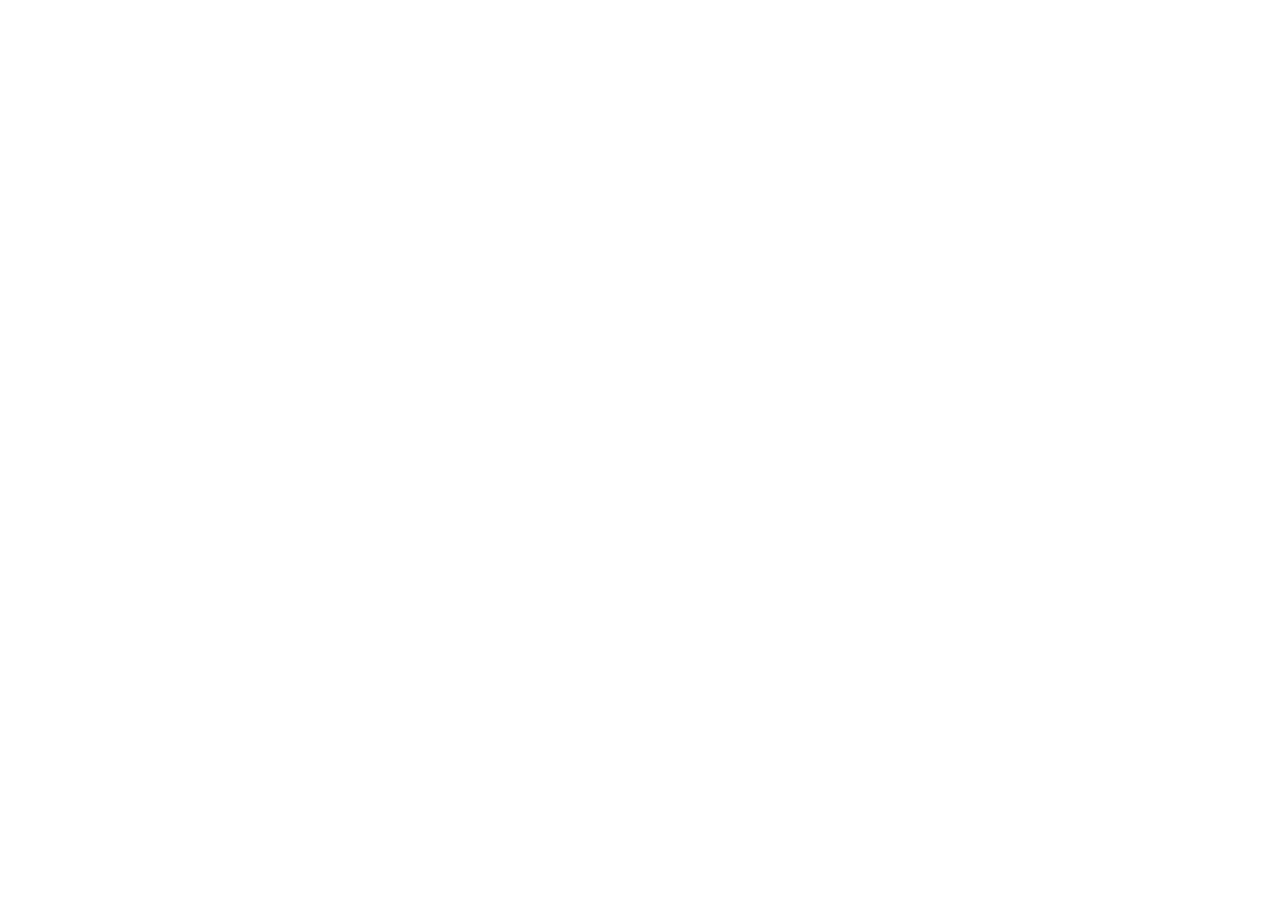
==== pdf2png/index.html @ b00b0999 "Added pdf2png page" ====
<!doctype html>
<html lang="en">
  <head>
    <meta charset="UTF-8" />
    <meta name="viewport" content="width=device-width, initial-scale=1.0" />
    <title>PDF to PNG Converter</title>
    <meta name="description" content="High-resolution, lossless in-browser PDF to PNG converter with custom DPI and batch export." />
    <meta property="og:title" content="PDF to PNG Converter" />
    <meta property="og:description" content="High-resolution, lossless in-browser PDF to PNG converter with custom DPI and batch export." />
    <meta property="og:type" content="website" />
    <meta name="twitter:card" content="summary_large_image" />
    <script type="module" crossorigin src="/assets/index-QTs3Aea0.js"></script>
    <link rel="stylesheet" crossorigin href="/assets/index-Ojx9QfQe.css">
  </head>
  <body>
    <div id="root"></div>
  </body>
</html>
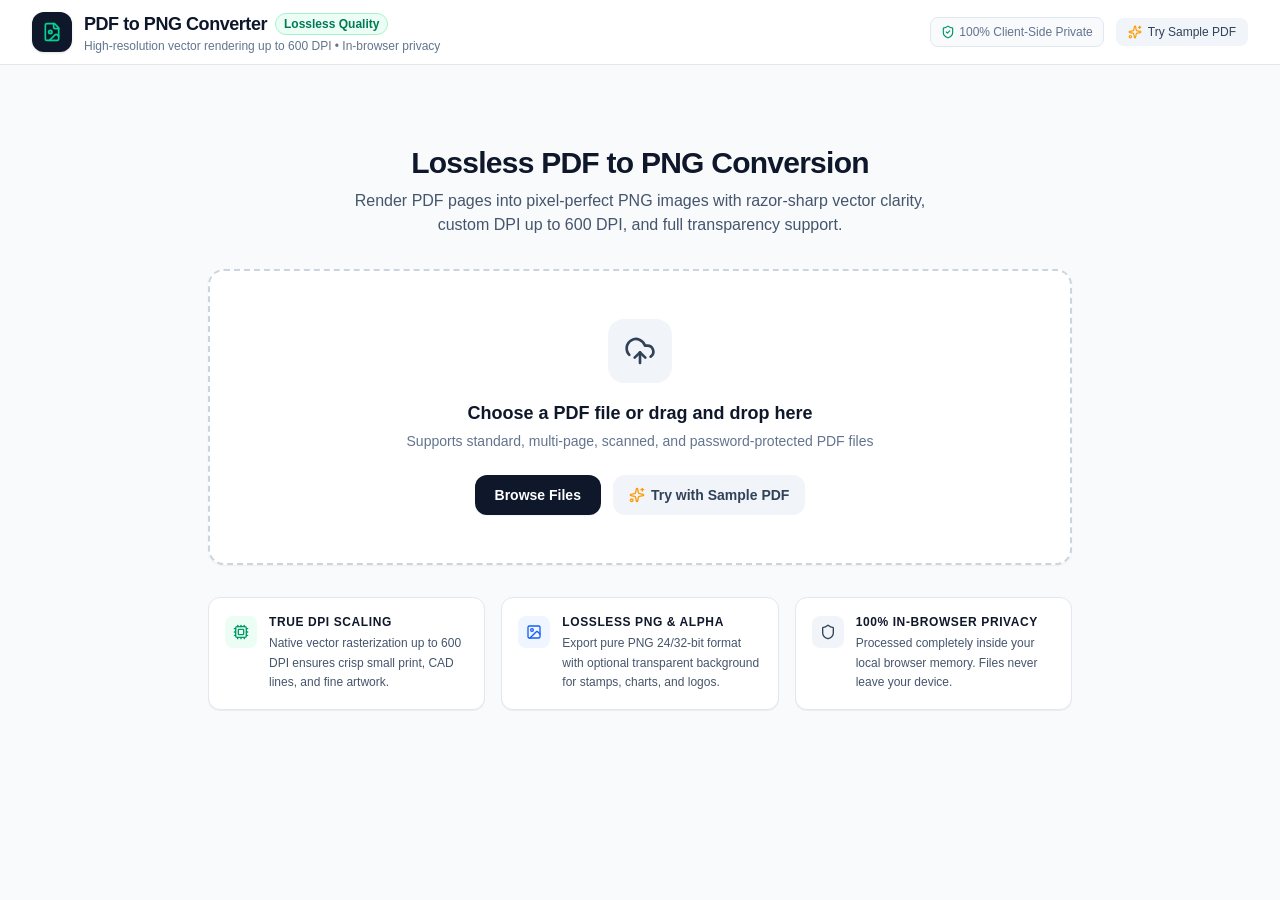
==== commit 984697fe: "Recompiled pdf2png tool" ====
--- a/pdf2png/index.html
+++ b/pdf2png/index.html
@@ -9,8 +9,8 @@
     <meta property="og:description" content="High-resolution, lossless in-browser PDF to PNG converter with custom DPI and batch export." />
     <meta property="og:type" content="website" />
     <meta name="twitter:card" content="summary_large_image" />
-    <script type="module" crossorigin src="/assets/index-QTs3Aea0.js"></script>
-    <link rel="stylesheet" crossorigin href="/assets/index-Ojx9QfQe.css">
+    <script type="module" crossorigin src="./assets/index-DgwVWb3A.js"></script>
+    <link rel="stylesheet" crossorigin href="./assets/index-Ojx9QfQe.css">
   </head>
   <body>
     <div id="root"></div>
--- a/pdf2png/assets/index-Ojx9QfQe.css
+++ b/pdf2png/assets/index-Ojx9QfQe.css
@@ -0,0 +1 @@
+/*! tailwindcss v4.3.3 | MIT License | https://tailwindcss.com */@layer properties{@supports (((-webkit-hyphens:none)) and (not (margin-trim:inline))) or ((-moz-orient:inline) and (not (color:rgb(from red r g b)))){*,:before,:after,::backdrop{--tw-translate-x:0;--tw-translate-y:0;--tw-translate-z:0;--tw-rotate-x:initial;--tw-rotate-y:initial;--tw-rotate-z:initial;--tw-skew-x:initial;--tw-skew-y:initial;--tw-space-y-reverse:0;--tw-space-x-reverse:0;--tw-border-style:solid;--tw-leading:initial;--tw-font-weight:initial;--tw-tracking:initial;--tw-shadow:0 0 #0000;--tw-shadow-color:initial;--tw-shadow-alpha:100%;--tw-inset-shadow:0 0 #0000;--tw-inset-shadow-color:initial;--tw-inset-shadow-alpha:100%;--tw-ring-color:initial;--tw-ring-shadow:0 0 #0000;--tw-inset-ring-color:initial;--tw-inset-ring-shadow:0 0 #0000;--tw-ring-inset:initial;--tw-ring-offset-width:0px;--tw-ring-offset-color:#fff;--tw-ring-offset-shadow:0 0 #0000;--tw-outline-style:solid;--tw-blur:initial;--tw-brightness:initial;--tw-contrast:initial;--tw-grayscale:initial;--tw-hue-rotate:initial;--tw-invert:initial;--tw-opacity:initial;--tw-saturate:initial;--tw-sepia:initial;--tw-drop-shadow:initial;--tw-drop-shadow-color:initial;--tw-drop-shadow-alpha:100%;--tw-drop-shadow-size:initial;--tw-backdrop-blur:initial;--tw-backdrop-brightness:initial;--tw-backdrop-contrast:initial;--tw-backdrop-grayscale:initial;--tw-backdrop-hue-rotate:initial;--tw-backdrop-invert:initial;--tw-backdrop-opacity:initial;--tw-backdrop-saturate:initial;--tw-backdrop-sepia:initial;--tw-duration:initial;--tw-ease:initial;--tw-scale-x:1;--tw-scale-y:1;--tw-scale-z:1}}}@layer theme{:root,:host{--font-sans:-apple-system, BlinkMacSystemFont, "Segoe UI", Roboto, "Helvetica Neue", "Noto Sans", Arial, sans-serif, "Apple Color Emoji", "Segoe UI Emoji", "Segoe UI Symbol", "Noto Color Emoji";--font-mono:ui-monospace, SFMono-Regular, Menlo, Monaco, Consolas, "Liberation Mono", "Courier New", monospace;--color-red-50:oklch(97.1% .013 17.38);--color-red-100:oklch(93.6% .032 17.717);--color-red-600:oklch(57.7% .245 27.325);--color-amber-50:oklch(98.7% .022 95.277);--color-amber-200:oklch(92.4% .12 95.746);--color-amber-400:oklch(82.8% .189 84.429);--color-amber-500:oklch(76.9% .188 70.08);--color-amber-600:oklch(66.6% .179 58.318);--color-amber-700:oklch(55.5% .163 48.998);--color-amber-800:oklch(47.3% .137 46.201);--color-emerald-50:oklch(97.9% .021 166.113);--color-emerald-100:oklch(95% .052 163.051);--color-emerald-200:oklch(90.5% .093 164.15);--color-emerald-400:oklch(76.5% .177 163.223);--color-emerald-500:oklch(69.6% .17 162.48);--color-emerald-600:oklch(59.6% .145 163.225);--color-emerald-700:oklch(50.8% .118 165.612);--color-emerald-800:oklch(43.2% .095 166.913);--color-emerald-950:oklch(26.2% .051 172.552);--color-blue-50:oklch(97% .014 254.604);--color-blue-400:oklch(70.7% .165 254.624);--color-blue-600:oklch(54.6% .245 262.881);--color-rose-50:oklch(96.9% .015 12.422);--color-rose-200:oklch(89.2% .058 10.001);--color-rose-400:oklch(71.2% .194 13.428);--color-rose-600:oklch(58.6% .253 17.585);--color-slate-50:oklch(98.4% .003 247.858);--color-slate-100:oklch(96.8% .007 247.896);--color-slate-200:oklch(92.9% .013 255.508);--color-slate-300:oklch(86.9% .022 252.894);--color-slate-400:oklch(70.4% .04 256.788);--color-slate-500:oklch(55.4% .046 257.417);--color-slate-600:oklch(44.6% .043 257.281);--color-slate-700:oklch(37.2% .044 257.287);--color-slate-800:oklch(27.9% .041 260.031);--color-slate-900:oklch(20.8% .042 265.755);--color-slate-950:oklch(12.9% .042 264.695);--color-white:#fff;--spacing:.25rem;--container-sm:24rem;--container-md:28rem;--container-xl:36rem;--container-4xl:56rem;--container-7xl:80rem;--text-xs:.75rem;--text-xs--line-height:calc(1 / .75);--text-sm:.875rem;--text-sm--line-height:calc(1.25 / .875);--text-base:1rem;--text-base--line-height: 1.5 ;--text-lg:1.125rem;--text-lg--line-height:calc(1.75 / 1.125);--text-2xl:1.5rem;--text-2xl--line-height:calc(2 / 1.5);--text-3xl:1.875rem;--text-3xl--line-height: 1.2 ;--font-weight-medium:500;--font-weight-semibold:600;--font-weight-bold:700;--font-weight-extrabold:800;--tracking-tight:-.025em;--tracking-wider:.05em;--leading-relaxed:1.625;--radius-sm:.25rem;--radius-md:.375rem;--radius-lg:.5rem;--radius-xl:.75rem;--radius-2xl:1rem;--ease-out:cubic-bezier(0, 0, .2, 1);--animate-spin:spin 1s linear infinite;--blur-xs:4px;--default-transition-duration:.15s;--default-transition-timing-function:cubic-bezier(.4, 0, .2, 1);--default-font-family:var(--font-sans);--default-mono-font-family:var(--font-mono)}}@layer base{*,:after,:before,::backdrop{box-sizing:border-box;border:0 solid;margin:0;padding:0}::file-selector-button{box-sizing:border-box;border:0 solid;margin:0;padding:0}html,:host{-webkit-text-size-adjust:100%;-moz-tab-size:4;tab-size:4;line-height:1.5;font-family:var(--default-font-family,-apple-system, BlinkMacSystemFont, "Segoe UI", Roboto, "Helvetica Neue", "Noto Sans", Arial, sans-serif, "Apple Color Emoji", "Segoe UI Emoji", "Segoe UI Symbol", "Noto Color Emoji");font-feature-settings:var(--default-font-feature-settings,normal);font-variation-settings:var(--default-font-variation-settings,normal);-webkit-tap-highlight-color:transparent}hr{height:0;color:inherit;border-top-width:1px}abbr:where([title]){-webkit-text-decoration:underline dotted;text-decoration:underline dotted}h1,h2,h3,h4,h5,h6{font-size:inherit;font-weight:inherit}a{color:inherit;-webkit-text-decoration:inherit;text-decoration:inherit}b,strong{font-weight:bolder}code,kbd,samp,pre{font-family:var(--default-mono-font-family,ui-monospace, SFMono-Regular, Menlo, Monaco, Consolas, "Liberation Mono", "Courier New", monospace);font-feature-settings:var(--default-mono-font-feature-settings,normal);font-variation-settings:var(--default-mono-font-variation-settings,normal);font-size:1em}small{font-size:80%}sub,sup{vertical-align:baseline;font-size:75%;line-height:0;position:relative}sub{bottom:-.25em}sup{top:-.5em}table{text-indent:0;border-color:inherit;border-collapse:collapse}:-moz-focusring:where(:not(iframe)){outline:auto}progress{vertical-align:baseline}summary{display:list-item}ol,ul,menu{list-style:none}img,svg,video,canvas,audio,iframe,embed,object{vertical-align:middle;display:block}img,video{max-width:100%;height:auto}button,input,select,optgroup,textarea{font:inherit;font-feature-settings:inherit;font-variation-settings:inherit;letter-spacing:inherit;color:inherit;opacity:1;background-color:#0000;border-radius:0}::file-selector-button{font:inherit;font-feature-settings:inherit;font-variation-settings:inherit;letter-spacing:inherit;color:inherit;opacity:1;background-color:#0000;border-radius:0}:where(select:is([multiple],[size])) optgroup{font-weight:bolder}:where(select:is([multiple],[size])) optgroup option{padding-inline-start:20px}::file-selector-button{margin-inline-end:4px}::placeholder{opacity:1}@supports (not ((-webkit-appearance:-apple-pay-button))) or (contain-intrinsic-size:1px){::placeholder{color:currentColor}@supports (color:color-mix(in lab,red,red)){::placeholder{color:color-mix(in oklab,currentcolor 50%,transparent)}}}textarea{resize:vertical}::-webkit-search-decoration{-webkit-appearance:none}::-webkit-date-and-time-value{min-height:1lh;text-align:inherit}::-webkit-datetime-edit{display:inline-flex}::-webkit-datetime-edit-fields-wrapper{padding:0}::-webkit-datetime-edit{padding-block:0}::-webkit-datetime-edit-year-field{padding-block:0}::-webkit-datetime-edit-month-field{padding-block:0}::-webkit-datetime-edit-day-field{padding-block:0}::-webkit-datetime-edit-hour-field{padding-block:0}::-webkit-datetime-edit-minute-field{padding-block:0}::-webkit-datetime-edit-second-field{padding-block:0}::-webkit-datetime-edit-millisecond-field{padding-block:0}::-webkit-datetime-edit-meridiem-field{padding-block:0}::-webkit-calendar-picker-indicator{line-height:1}:-moz-ui-invalid{box-shadow:none}button,input:where([type=button],[type=reset],[type=submit]){-webkit-appearance:button;-moz-appearance:button;appearance:button}::file-selector-button{-webkit-appearance:button;-moz-appearance:button;appearance:button}::-webkit-inner-spin-button{height:auto}::-webkit-outer-spin-button{height:auto}[hidden]:where(:not([hidden=until-found])){display:none!important}}@layer components;@layer utilities{.pointer-events-auto{pointer-events:auto}.pointer-events-none{pointer-events:none}.invisible{visibility:hidden}.visible{visibility:visible}.absolute{position:absolute}.fixed{position:fixed}.relative{position:relative}.static{position:static}.sticky{position:sticky}.inset-0{top:0;right:0;bottom:0;left:0}.top-0{top:0}.top-1\/2{top:50%}.right-4{right:calc(var(--spacing) * 4)}.right-5{right:calc(var(--spacing) * 5)}.bottom-5{bottom:calc(var(--spacing) * 5)}.left-4{left:calc(var(--spacing) * 4)}.z-20{z-index:20}.z-30{z-index:30}.z-50{z-index:50}.mx-auto{margin-inline:auto}.mt-0\.5{margin-top:calc(var(--spacing) * .5)}.mt-1{margin-top:var(--spacing)}.mt-2{margin-top:calc(var(--spacing) * 2)}.mt-8{margin-top:calc(var(--spacing) * 8)}.mb-2{margin-bottom:calc(var(--spacing) * 2)}.mb-3{margin-bottom:calc(var(--spacing) * 3)}.mb-8{margin-bottom:calc(var(--spacing) * 8)}.ml-1{margin-left:var(--spacing)}.ml-2{margin-left:calc(var(--spacing) * 2)}.block{display:block}.flex{display:flex}.grid{display:grid}.hidden{display:none}.inline{display:inline}.inline-flex{display:inline-flex}.table{display:table}.h-2{height:calc(var(--spacing) * 2)}.h-3{height:calc(var(--spacing) * 3)}.h-3\.5{height:calc(var(--spacing) * 3.5)}.h-4{height:calc(var(--spacing) * 4)}.h-5{height:calc(var(--spacing) * 5)}.h-6{height:calc(var(--spacing) * 6)}.h-8{height:calc(var(--spacing) * 8)}.h-9{height:calc(var(--spacing) * 9)}.h-10{height:calc(var(--spacing) * 10)}.h-14{height:calc(var(--spacing) * 14)}.h-16{height:calc(var(--spacing) * 16)}.h-full{height:100%}.max-h-\[82vh\]{max-height:82vh}.max-h-\[340px\]{max-height:340px}.max-h-full{max-height:100%}.min-h-\[220px\]{min-height:220px}.min-h-screen{min-height:100vh}.w-3{width:calc(var(--spacing) * 3)}.w-3\.5{width:calc(var(--spacing) * 3.5)}.w-4{width:calc(var(--spacing) * 4)}.w-5{width:calc(var(--spacing) * 5)}.w-6{width:calc(var(--spacing) * 6)}.w-8{width:calc(var(--spacing) * 8)}.w-9{width:calc(var(--spacing) * 9)}.w-10{width:calc(var(--spacing) * 10)}.w-16{width:calc(var(--spacing) * 16)}.w-full{width:100%}.max-w-4xl{max-width:var(--container-4xl)}.max-w-7xl{max-width:var(--container-7xl)}.max-w-\[85vw\]{max-width:85vw}.max-w-\[120px\]{max-width:120px}.max-w-\[150px\]{max-width:150px}.max-w-\[240px\]{max-width:240px}.max-w-full{max-width:100%}.max-w-md{max-width:var(--container-md)}.max-w-sm{max-width:var(--container-sm)}.max-w-xl{max-width:var(--container-xl)}.min-w-0{min-width:0}.flex-1{flex:1}.shrink-0{flex-shrink:0}.origin-center{transform-origin:50%}.-translate-y-1\/2{--tw-translate-y: -50% ;translate:var(--tw-translate-x) var(--tw-translate-y)}.scale-\[1\.008\]{scale:1.008}.transform{transform:var(--tw-rotate-x,) var(--tw-rotate-y,) var(--tw-rotate-z,) var(--tw-skew-x,) var(--tw-skew-y,)}.animate-spin{animation:var(--animate-spin)}.cursor-not-allowed{cursor:not-allowed}.cursor-pointer{cursor:pointer}.grid-cols-1{grid-template-columns:repeat(1,minmax(0,1fr))}.grid-cols-2{grid-template-columns:repeat(2,minmax(0,1fr))}.flex-col{flex-direction:column}.flex-wrap{flex-wrap:wrap}.items-center{align-items:center}.items-start{align-items:flex-start}.justify-between{justify-content:space-between}.justify-center{justify-content:center}.justify-end{justify-content:flex-end}.gap-2{gap:calc(var(--spacing) * 2)}.gap-3{gap:calc(var(--spacing) * 3)}.gap-4{gap:calc(var(--spacing) * 4)}:where(.space-y-2>:not(:last-child)){--tw-space-y-reverse:0;margin-block-start:calc(calc(var(--spacing) * 2) * var(--tw-space-y-reverse));margin-block-end:calc(calc(var(--spacing) * 2) * calc(1 - var(--tw-space-y-reverse)))}:where(.space-y-3>:not(:last-child)){--tw-space-y-reverse:0;margin-block-start:calc(calc(var(--spacing) * 3) * var(--tw-space-y-reverse));margin-block-end:calc(calc(var(--spacing) * 3) * calc(1 - var(--tw-space-y-reverse)))}:where(.space-y-4>:not(:last-child)){--tw-space-y-reverse:0;margin-block-start:calc(calc(var(--spacing) * 4) * var(--tw-space-y-reverse));margin-block-end:calc(calc(var(--spacing) * 4) * calc(1 - var(--tw-space-y-reverse)))}:where(.space-y-6>:not(:last-child)){--tw-space-y-reverse:0;margin-block-start:calc(calc(var(--spacing) * 6) * var(--tw-space-y-reverse));margin-block-end:calc(calc(var(--spacing) * 6) * calc(1 - var(--tw-space-y-reverse)))}:where(.space-x-1>:not(:last-child)){--tw-space-x-reverse:0;margin-inline-start:calc(var(--spacing) * var(--tw-space-x-reverse));margin-inline-end:calc(var(--spacing) * calc(1 - var(--tw-space-x-reverse)))}:where(.space-x-1\.5>:not(:last-child)){--tw-space-x-reverse:0;margin-inline-start:calc(calc(var(--spacing) * 1.5) * var(--tw-space-x-reverse));margin-inline-end:calc(calc(var(--spacing) * 1.5) * calc(1 - var(--tw-space-x-reverse)))}:where(.space-x-2>:not(:last-child)){--tw-space-x-reverse:0;margin-inline-start:calc(calc(var(--spacing) * 2) * var(--tw-space-x-reverse));margin-inline-end:calc(calc(var(--spacing) * 2) * calc(1 - var(--tw-space-x-reverse)))}:where(.space-x-2\.5>:not(:last-child)){--tw-space-x-reverse:0;margin-inline-start:calc(calc(var(--spacing) * 2.5) * var(--tw-space-x-reverse));margin-inline-end:calc(calc(var(--spacing) * 2.5) * calc(1 - var(--tw-space-x-reverse)))}:where(.space-x-3>:not(:last-child)){--tw-space-x-reverse:0;margin-inline-start:calc(calc(var(--spacing) * 3) * var(--tw-space-x-reverse));margin-inline-end:calc(calc(var(--spacing) * 3) * calc(1 - var(--tw-space-x-reverse)))}.self-start{align-self:flex-start}.truncate{text-overflow:ellipsis;white-space:nowrap;overflow:hidden}.overflow-auto{overflow:auto}.overflow-hidden{overflow:hidden}.rounded{border-radius:.25rem}.rounded-2xl{border-radius:var(--radius-2xl)}.rounded-full{border-radius:3.40282e38px}.rounded-lg{border-radius:var(--radius-lg)}.rounded-md{border-radius:var(--radius-md)}.rounded-sm{border-radius:var(--radius-sm)}.rounded-xl{border-radius:var(--radius-xl)}.border{border-style:var(--tw-border-style);border-width:1px}.border-2{border-style:var(--tw-border-style);border-width:2px}.border-3{border-style:var(--tw-border-style);border-width:3px}.border-t{border-top-style:var(--tw-border-style);border-top-width:1px}.border-b{border-bottom-style:var(--tw-border-style);border-bottom-width:1px}.border-dashed{--tw-border-style:dashed;border-style:dashed}.border-amber-200{border-color:var(--color-amber-200)}.border-emerald-200{border-color:var(--color-emerald-200)}.border-emerald-500{border-color:var(--color-emerald-500)}.border-emerald-800{border-color:var(--color-emerald-800)}.border-red-100{border-color:var(--color-red-100)}.border-rose-200{border-color:var(--color-rose-200)}.border-slate-100{border-color:var(--color-slate-100)}.border-slate-200{border-color:var(--color-slate-200)}.border-slate-300{border-color:var(--color-slate-300)}.border-slate-700{border-color:var(--color-slate-700)}.border-slate-800{border-color:var(--color-slate-800)}.border-slate-900{border-color:var(--color-slate-900)}.border-white{border-color:var(--color-white)}.border-t-transparent{border-top-color:#0000}.bg-amber-50{background-color:var(--color-amber-50)}.bg-blue-50{background-color:var(--color-blue-50)}.bg-emerald-50{background-color:var(--color-emerald-50)}.bg-emerald-50\/50{background-color:#ecfdf580}@supports (color:color-mix(in lab,red,red)){.bg-emerald-50\/50{background-color:color-mix(in oklab,var(--color-emerald-50) 50%,transparent)}}.bg-emerald-100{background-color:var(--color-emerald-100)}.bg-emerald-400{background-color:var(--color-emerald-400)}.bg-emerald-500{background-color:var(--color-emerald-500)}.bg-emerald-600{background-color:var(--color-emerald-600)}.bg-emerald-950\/70{background-color:#002c22b3}@supports (color:color-mix(in lab,red,red)){.bg-emerald-950\/70{background-color:color-mix(in oklab,var(--color-emerald-950) 70%,transparent)}}.bg-red-50{background-color:var(--color-red-50)}.bg-rose-50{background-color:var(--color-rose-50)}.bg-slate-50{background-color:var(--color-slate-50)}.bg-slate-100{background-color:var(--color-slate-100)}.bg-slate-200\/70{background-color:#e2e8f0b3}@supports (color:color-mix(in lab,red,red)){.bg-slate-200\/70{background-color:color-mix(in oklab,var(--color-slate-200) 70%,transparent)}}.bg-slate-300{background-color:var(--color-slate-300)}.bg-slate-800{background-color:var(--color-slate-800)}.bg-slate-900{background-color:var(--color-slate-900)}.bg-slate-900\/30{background-color:#0f172b4d}@supports (color:color-mix(in lab,red,red)){.bg-slate-900\/30{background-color:color-mix(in oklab,var(--color-slate-900) 30%,transparent)}}.bg-slate-900\/80{background-color:#0f172bcc}@supports (color:color-mix(in lab,red,red)){.bg-slate-900\/80{background-color:color-mix(in oklab,var(--color-slate-900) 80%,transparent)}}.bg-slate-950{background-color:var(--color-slate-950)}.bg-slate-950\/60{background-color:#02061899}@supports (color:color-mix(in lab,red,red)){.bg-slate-950\/60{background-color:color-mix(in oklab,var(--color-slate-950) 60%,transparent)}}.bg-slate-950\/80{background-color:#020618cc}@supports (color:color-mix(in lab,red,red)){.bg-slate-950\/80{background-color:color-mix(in oklab,var(--color-slate-950) 80%,transparent)}}.bg-white{background-color:var(--color-white)}.bg-white\/95{background-color:#fffffff2}@supports (color:color-mix(in lab,red,red)){.bg-white\/95{background-color:color-mix(in oklab,var(--color-white) 95%,transparent)}}.object-contain{object-fit:contain}.p-0\.5{padding:calc(var(--spacing) * .5)}.p-1{padding:var(--spacing)}.p-1\.5{padding:calc(var(--spacing) * 1.5)}.p-2{padding:calc(var(--spacing) * 2)}.p-2\.5{padding:calc(var(--spacing) * 2.5)}.p-3{padding:calc(var(--spacing) * 3)}.p-4{padding:calc(var(--spacing) * 4)}.p-6{padding:calc(var(--spacing) * 6)}.p-8{padding:calc(var(--spacing) * 8)}.px-1\.5{padding-inline:calc(var(--spacing) * 1.5)}.px-2{padding-inline:calc(var(--spacing) * 2)}.px-2\.5{padding-inline:calc(var(--spacing) * 2.5)}.px-3{padding-inline:calc(var(--spacing) * 3)}.px-3\.5{padding-inline:calc(var(--spacing) * 3.5)}.px-4{padding-inline:calc(var(--spacing) * 4)}.px-5{padding-inline:calc(var(--spacing) * 5)}.py-0\.5{padding-block:calc(var(--spacing) * .5)}.py-1{padding-block:var(--spacing)}.py-1\.5{padding-block:calc(var(--spacing) * 1.5)}.py-2{padding-block:calc(var(--spacing) * 2)}.py-2\.5{padding-block:calc(var(--spacing) * 2.5)}.py-6{padding-block:calc(var(--spacing) * 6)}.py-8{padding-block:calc(var(--spacing) * 8)}.pt-2{padding-top:calc(var(--spacing) * 2)}.text-center{text-align:center}.text-left{text-align:left}.text-right{text-align:right}.font-mono{font-family:var(--font-mono)}.font-sans{font-family:var(--font-sans)}.text-2xl{font-size:var(--text-2xl);line-height:var(--tw-leading,var(--text-2xl--line-height))}.text-base{font-size:var(--text-base);line-height:var(--tw-leading,var(--text-base--line-height))}.text-sm{font-size:var(--text-sm);line-height:var(--tw-leading,var(--text-sm--line-height))}.text-xs{font-size:var(--text-xs);line-height:var(--tw-leading,var(--text-xs--line-height))}.text-\[10px\]{font-size:10px}.text-\[11px\]{font-size:11px}.leading-relaxed{--tw-leading:var(--leading-relaxed);line-height:var(--leading-relaxed)}.font-bold{--tw-font-weight:var(--font-weight-bold);font-weight:var(--font-weight-bold)}.font-extrabold{--tw-font-weight:var(--font-weight-extrabold);font-weight:var(--font-weight-extrabold)}.font-medium{--tw-font-weight:var(--font-weight-medium);font-weight:var(--font-weight-medium)}.font-semibold{--tw-font-weight:var(--font-weight-semibold);font-weight:var(--font-weight-semibold)}.tracking-tight{--tw-tracking:var(--tracking-tight);letter-spacing:var(--tracking-tight)}.tracking-wider{--tw-tracking:var(--tracking-wider);letter-spacing:var(--tracking-wider)}.text-amber-400{color:var(--color-amber-400)}.text-amber-500{color:var(--color-amber-500)}.text-amber-600{color:var(--color-amber-600)}.text-amber-700{color:var(--color-amber-700)}.text-amber-800{color:var(--color-amber-800)}.text-blue-400{color:var(--color-blue-400)}.text-blue-600{color:var(--color-blue-600)}.text-emerald-400{color:var(--color-emerald-400)}.text-emerald-500{color:var(--color-emerald-500)}.text-emerald-600{color:var(--color-emerald-600)}.text-emerald-700{color:var(--color-emerald-700)}.text-red-600{color:var(--color-red-600)}.text-rose-400{color:var(--color-rose-400)}.text-rose-600{color:var(--color-rose-600)}.text-slate-200{color:var(--color-slate-200)}.text-slate-300{color:var(--color-slate-300)}.text-slate-400{color:var(--color-slate-400)}.text-slate-500{color:var(--color-slate-500)}.text-slate-600{color:var(--color-slate-600)}.text-slate-700{color:var(--color-slate-700)}.text-slate-800{color:var(--color-slate-800)}.text-slate-900{color:var(--color-slate-900)}.text-slate-950{color:var(--color-slate-950)}.text-white{color:var(--color-white)}.uppercase{text-transform:uppercase}.italic{font-style:italic}.line-through{text-decoration-line:line-through}.overline{text-decoration-line:overline}.underline{text-decoration-line:underline}.antialiased{-webkit-font-smoothing:antialiased;-moz-osx-font-smoothing:grayscale}.accent-slate-900{accent-color:var(--color-slate-900)}.opacity-0{opacity:0}.opacity-15{opacity:.15}.opacity-75{opacity:.75}.shadow-2xl{--tw-shadow:0 25px 50px -12px var(--tw-shadow-color,#00000040);box-shadow:var(--tw-inset-shadow),var(--tw-inset-ring-shadow),var(--tw-ring-offset-shadow),var(--tw-ring-shadow),var(--tw-shadow)}.shadow-2xs{--tw-shadow:0 1px var(--tw-shadow-color,#0000000d);box-shadow:var(--tw-inset-shadow),var(--tw-inset-ring-shadow),var(--tw-ring-offset-shadow),var(--tw-ring-shadow),var(--tw-shadow)}.shadow-lg{--tw-shadow:0 10px 15px -3px var(--tw-shadow-color,#0000001a), 0 4px 6px -4px var(--tw-shadow-color,#0000001a);box-shadow:var(--tw-inset-shadow),var(--tw-inset-ring-shadow),var(--tw-ring-offset-shadow),var(--tw-ring-shadow),var(--tw-shadow)}.shadow-md{--tw-shadow:0 4px 6px -1px var(--tw-shadow-color,#0000001a), 0 2px 4px -2px var(--tw-shadow-color,#0000001a);box-shadow:var(--tw-inset-shadow),var(--tw-inset-ring-shadow),var(--tw-ring-offset-shadow),var(--tw-ring-shadow),var(--tw-shadow)}.shadow-sm{--tw-shadow:0 1px 3px 0 var(--tw-shadow-color,#0000001a), 0 1px 2px -1px var(--tw-shadow-color,#0000001a);box-shadow:var(--tw-inset-shadow),var(--tw-inset-ring-shadow),var(--tw-ring-offset-shadow),var(--tw-ring-shadow),var(--tw-shadow)}.shadow-xl{--tw-shadow:0 20px 25px -5px var(--tw-shadow-color,#0000001a), 0 8px 10px -6px var(--tw-shadow-color,#0000001a);box-shadow:var(--tw-inset-shadow),var(--tw-inset-ring-shadow),var(--tw-ring-offset-shadow),var(--tw-ring-shadow),var(--tw-shadow)}.shadow-xs{--tw-shadow:0 1px 2px 0 var(--tw-shadow-color,#0000000d);box-shadow:var(--tw-inset-shadow),var(--tw-inset-ring-shadow),var(--tw-ring-offset-shadow),var(--tw-ring-shadow),var(--tw-shadow)}.ring,.ring-1{--tw-ring-shadow:var(--tw-ring-inset,) 0 0 0 calc(1px + var(--tw-ring-offset-width)) var(--tw-ring-color,currentcolor);box-shadow:var(--tw-inset-shadow),var(--tw-inset-ring-shadow),var(--tw-ring-offset-shadow),var(--tw-ring-shadow),var(--tw-shadow)}.ring-slate-800{--tw-ring-color:var(--color-slate-800)}.outline{outline-style:var(--tw-outline-style);outline-width:1px}.filter{filter:var(--tw-blur,) var(--tw-brightness,) var(--tw-contrast,) var(--tw-grayscale,) var(--tw-hue-rotate,) var(--tw-invert,) var(--tw-saturate,) var(--tw-sepia,) var(--tw-drop-shadow,)}.backdrop-blur-xs{--tw-backdrop-blur:blur(var(--blur-xs));-webkit-backdrop-filter:var(--tw-backdrop-blur,) var(--tw-backdrop-brightness,) var(--tw-backdrop-contrast,) var(--tw-backdrop-grayscale,) var(--tw-backdrop-hue-rotate,) var(--tw-backdrop-invert,) var(--tw-backdrop-opacity,) var(--tw-backdrop-saturate,) var(--tw-backdrop-sepia,);backdrop-filter:var(--tw-backdrop-blur,) var(--tw-backdrop-brightness,) var(--tw-backdrop-contrast,) var(--tw-backdrop-grayscale,) var(--tw-backdrop-hue-rotate,) var(--tw-backdrop-invert,) var(--tw-backdrop-opacity,) var(--tw-backdrop-saturate,) var(--tw-backdrop-sepia,)}.backdrop-filter{-webkit-backdrop-filter:var(--tw-backdrop-blur,) var(--tw-backdrop-brightness,) var(--tw-backdrop-contrast,) var(--tw-backdrop-grayscale,) var(--tw-backdrop-hue-rotate,) var(--tw-backdrop-invert,) var(--tw-backdrop-opacity,) var(--tw-backdrop-saturate,) var(--tw-backdrop-sepia,);backdrop-filter:var(--tw-backdrop-blur,) var(--tw-backdrop-brightness,) var(--tw-backdrop-contrast,) var(--tw-backdrop-grayscale,) var(--tw-backdrop-hue-rotate,) var(--tw-backdrop-invert,) var(--tw-backdrop-opacity,) var(--tw-backdrop-saturate,) var(--tw-backdrop-sepia,)}.transition-all{transition-property:all;transition-timing-function:var(--tw-ease,var(--default-transition-timing-function));transition-duration:var(--tw-duration,var(--default-transition-duration))}.transition-colors{transition-property:color,background-color,border-color,outline-color,text-decoration-color,fill,stroke,--tw-gradient-from,--tw-gradient-via,--tw-gradient-to;transition-timing-function:var(--tw-ease,var(--default-transition-timing-function));transition-duration:var(--tw-duration,var(--default-transition-duration))}.transition-opacity{transition-property:opacity;transition-timing-function:var(--tw-ease,var(--default-transition-timing-function));transition-duration:var(--tw-duration,var(--default-transition-duration))}.transition-transform{transition-property:transform,translate,scale,rotate;transition-timing-function:var(--tw-ease,var(--default-transition-timing-function));transition-duration:var(--tw-duration,var(--default-transition-duration))}.duration-100{--tw-duration:.1s;transition-duration:.1s}.duration-150{--tw-duration:.15s;transition-duration:.15s}.duration-200{--tw-duration:.2s;transition-duration:.2s}.ease-out{--tw-ease:var(--ease-out);transition-timing-function:var(--ease-out)}.select-none{-webkit-user-select:none;user-select:none}@media(hover:hover){.group-hover\:bg-slate-200\/50:is(:where(.group):hover *){background-color:#e2e8f080}@supports (color:color-mix(in lab,red,red)){.group-hover\:bg-slate-200\/50:is(:where(.group):hover *){background-color:color-mix(in oklab,var(--color-slate-200) 50%,transparent)}}.group-hover\:opacity-100:is(:where(.group):hover *){opacity:1}}.selection\:bg-slate-900 ::selection{background-color:var(--color-slate-900)}.selection\:bg-slate-900::selection{background-color:var(--color-slate-900)}.selection\:text-white ::selection{color:var(--color-white)}.selection\:text-white::selection{color:var(--color-white)}@media(hover:hover){.hover\:scale-105:hover{--tw-scale-x:105%;--tw-scale-y:105%;--tw-scale-z:105%;scale:var(--tw-scale-x) var(--tw-scale-y)}.hover\:border-slate-300:hover{border-color:var(--color-slate-300)}.hover\:border-slate-400:hover{border-color:var(--color-slate-400)}.hover\:bg-emerald-500:hover{background-color:var(--color-emerald-500)}.hover\:bg-emerald-700:hover{background-color:var(--color-emerald-700)}.hover\:bg-slate-50:hover{background-color:var(--color-slate-50)}.hover\:bg-slate-50\/70:hover{background-color:#f8fafcb3}@supports (color:color-mix(in lab,red,red)){.hover\:bg-slate-50\/70:hover{background-color:color-mix(in oklab,var(--color-slate-50) 70%,transparent)}}.hover\:bg-slate-100:hover{background-color:var(--color-slate-100)}.hover\:bg-slate-200:hover{background-color:var(--color-slate-200)}.hover\:bg-slate-700:hover{background-color:var(--color-slate-700)}.hover\:bg-slate-800:hover{background-color:var(--color-slate-800)}.hover\:text-slate-600:hover{color:var(--color-slate-600)}.hover\:text-slate-800:hover{color:var(--color-slate-800)}.hover\:text-slate-900:hover{color:var(--color-slate-900)}.hover\:text-white:hover{color:var(--color-white)}.hover\:opacity-100:hover{opacity:1}}.focus\:bg-white:focus{background-color:var(--color-white)}.focus\:ring-slate-900:focus{--tw-ring-color:var(--color-slate-900)}.focus\:outline-slate-900:focus{outline-color:var(--color-slate-900)}.active\:bg-slate-300:active{background-color:var(--color-slate-300)}.disabled\:opacity-50:disabled{opacity:.5}@media(min-width:40rem){.sm\:block{display:block}.sm\:flex{display:flex}.sm\:inline{display:inline}.sm\:inline-flex{display:inline-flex}.sm\:max-w-md{max-width:var(--container-md)}.sm\:grid-cols-2{grid-template-columns:repeat(2,minmax(0,1fr))}.sm\:grid-cols-3{grid-template-columns:repeat(3,minmax(0,1fr))}.sm\:grid-cols-4{grid-template-columns:repeat(4,minmax(0,1fr))}.sm\:gap-5{gap:calc(var(--spacing) * 5)}:where(.sm\:space-x-3>:not(:last-child)){--tw-space-x-reverse:0;margin-inline-start:calc(calc(var(--spacing) * 3) * var(--tw-space-x-reverse));margin-inline-end:calc(calc(var(--spacing) * 3) * calc(1 - var(--tw-space-x-reverse)))}.sm\:p-5{padding:calc(var(--spacing) * 5)}.sm\:p-8{padding:calc(var(--spacing) * 8)}.sm\:p-12{padding:calc(var(--spacing) * 12)}.sm\:px-5{padding-inline:calc(var(--spacing) * 5)}.sm\:px-6{padding-inline:calc(var(--spacing) * 6)}.sm\:py-3\.5{padding-block:calc(var(--spacing) * 3.5)}.sm\:py-8{padding-block:calc(var(--spacing) * 8)}.sm\:py-12{padding-block:calc(var(--spacing) * 12)}.sm\:text-3xl{font-size:var(--text-3xl);line-height:var(--tw-leading,var(--text-3xl--line-height))}.sm\:text-base{font-size:var(--text-base);line-height:var(--tw-leading,var(--text-base--line-height))}.sm\:text-lg{font-size:var(--text-lg);line-height:var(--tw-leading,var(--text-lg--line-height))}.sm\:text-sm{font-size:var(--text-sm);line-height:var(--tw-leading,var(--text-sm--line-height))}}@media(min-width:48rem){.md\:flex{display:flex}.md\:grid-cols-3{grid-template-columns:repeat(3,minmax(0,1fr))}.md\:flex-row{flex-direction:row}.md\:items-center{align-items:center}.md\:justify-between{justify-content:space-between}.md\:border-t-0{border-top-style:var(--tw-border-style);border-top-width:0}.md\:pt-0{padding-top:0}}@media(min-width:64rem){.lg\:flex{display:flex}.lg\:grid-cols-4{grid-template-columns:repeat(4,minmax(0,1fr))}.lg\:grid-cols-5{grid-template-columns:repeat(5,minmax(0,1fr))}.lg\:flex-row{flex-direction:row}.lg\:items-center{align-items:center}.lg\:justify-between{justify-content:space-between}.lg\:self-auto{align-self:auto}.lg\:px-8{padding-inline:calc(var(--spacing) * 8)}}}@property --tw-translate-x{syntax:"*";inherits:false;initial-value:0}@property --tw-translate-y{syntax:"*";inherits:false;initial-value:0}@property --tw-translate-z{syntax:"*";inherits:false;initial-value:0}@property --tw-rotate-x{syntax:"*";inherits:false}@property --tw-rotate-y{syntax:"*";inherits:false}@property --tw-rotate-z{syntax:"*";inherits:false}@property --tw-skew-x{syntax:"*";inherits:false}@property --tw-skew-y{syntax:"*";inherits:false}@property --tw-space-y-reverse{syntax:"*";inherits:false;initial-value:0}@property --tw-space-x-reverse{syntax:"*";inherits:false;initial-value:0}@property --tw-border-style{syntax:"*";inherits:false;initial-value:solid}@property --tw-leading{syntax:"*";inherits:false}@property --tw-font-weight{syntax:"*";inherits:false}@property --tw-tracking{syntax:"*";inherits:false}@property --tw-shadow{syntax:"*";inherits:false;initial-value:0 0 #0000}@property --tw-shadow-color{syntax:"*";inherits:false}@property --tw-shadow-alpha{syntax:"<percentage>";inherits:false;initial-value:100%}@property --tw-inset-shadow{syntax:"*";inherits:false;initial-value:0 0 #0000}@property --tw-inset-shadow-color{syntax:"*";inherits:false}@property --tw-inset-shadow-alpha{syntax:"<percentage>";inherits:false;initial-value:100%}@property --tw-ring-color{syntax:"*";inherits:false}@property --tw-ring-shadow{syntax:"*";inherits:false;initial-value:0 0 #0000}@property --tw-inset-ring-color{syntax:"*";inherits:false}@property --tw-inset-ring-shadow{syntax:"*";inherits:false;initial-value:0 0 #0000}@property --tw-ring-inset{syntax:"*";inherits:false}@property --tw-ring-offset-width{syntax:"<length>";inherits:false;initial-value:0}@property --tw-ring-offset-color{syntax:"*";inherits:false;initial-value:#fff}@property --tw-ring-offset-shadow{syntax:"*";inherits:false;initial-value:0 0 #0000}@property --tw-outline-style{syntax:"*";inherits:false;initial-value:solid}@property --tw-blur{syntax:"*";inherits:false}@property --tw-brightness{syntax:"*";inherits:false}@property --tw-contrast{syntax:"*";inherits:false}@property --tw-grayscale{syntax:"*";inherits:false}@property --tw-hue-rotate{syntax:"*";inherits:false}@property --tw-invert{syntax:"*";inherits:false}@property --tw-opacity{syntax:"*";inherits:false}@property --tw-saturate{syntax:"*";inherits:false}@property --tw-sepia{syntax:"*";inherits:false}@property --tw-drop-shadow{syntax:"*";inherits:false}@property --tw-drop-shadow-color{syntax:"*";inherits:false}@property --tw-drop-shadow-alpha{syntax:"<percentage>";inherits:false;initial-value:100%}@property --tw-drop-shadow-size{syntax:"*";inherits:false}@property --tw-backdrop-blur{syntax:"*";inherits:false}@property --tw-backdrop-brightness{syntax:"*";inherits:false}@property --tw-backdrop-contrast{syntax:"*";inherits:false}@property --tw-backdrop-grayscale{syntax:"*";inherits:false}@property --tw-backdrop-hue-rotate{syntax:"*";inherits:false}@property --tw-backdrop-invert{syntax:"*";inherits:false}@property --tw-backdrop-opacity{syntax:"*";inherits:false}@property --tw-backdrop-saturate{syntax:"*";inherits:false}@property --tw-backdrop-sepia{syntax:"*";inherits:false}@property --tw-duration{syntax:"*";inherits:false}@property --tw-ease{syntax:"*";inherits:false}@property --tw-scale-x{syntax:"*";inherits:false;initial-value:1}@property --tw-scale-y{syntax:"*";inherits:false;initial-value:1}@property --tw-scale-z{syntax:"*";inherits:false;initial-value:1}@keyframes spin{to{transform:rotate(360deg)}}
